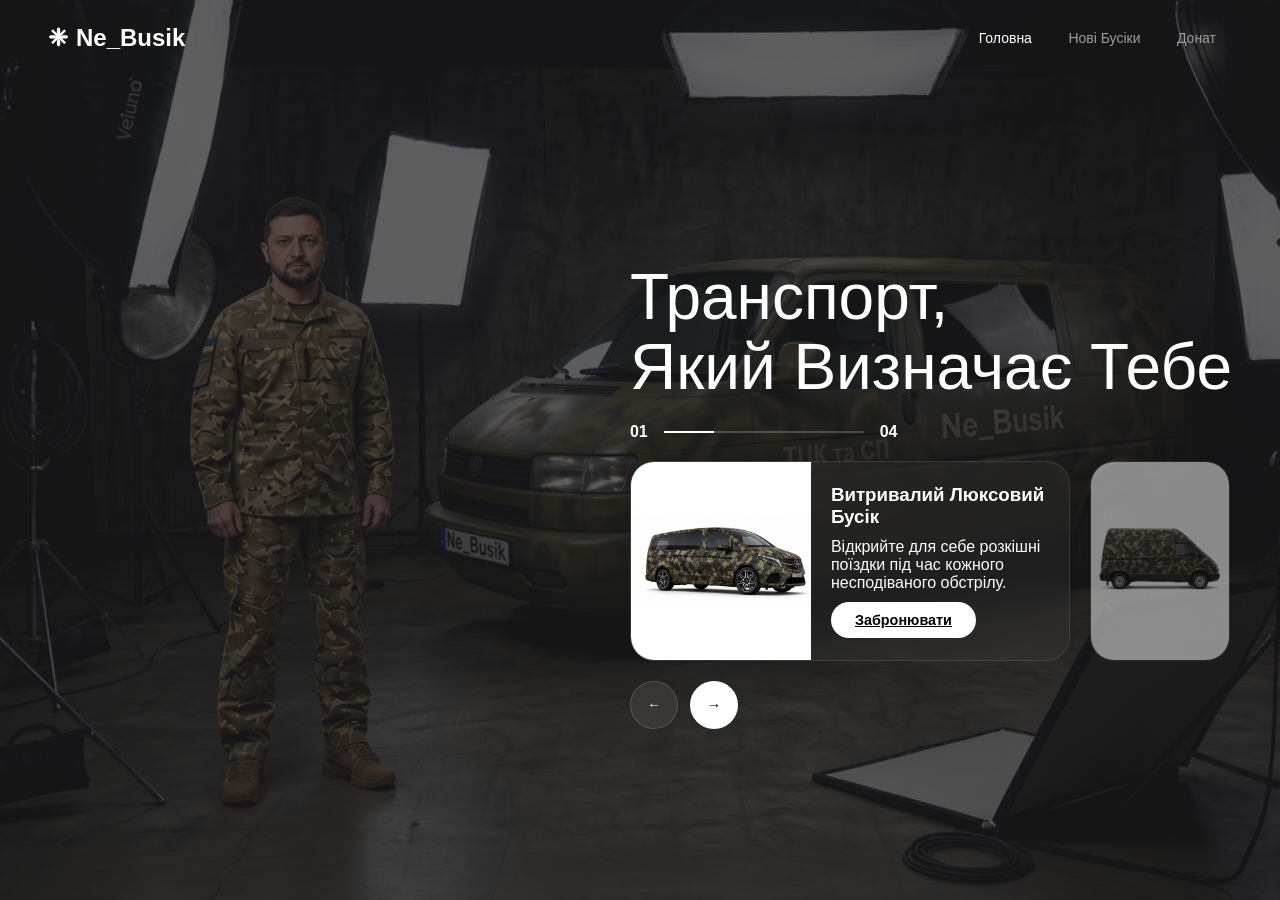
==== index.html @ 81d8aff2 "worst commit ever tbh" ====
<!doctype html>
<html lang="uk">
  <head>
    <meta charset="UTF-8" />
    <meta name="viewport" content="width=device-width, initial-scale=1.0" />
    <title>Ne_Busik</title>
    <link rel="stylesheet" href="style.css" />
  </head>
  <body>
    <div class="hero-container">
      <!-- Навігація -->
      <header class="navbar">
        <div class="logo"><span class="logo-icon">❈</span> Ne_Busik</div>
        <nav class="nav-links">
          <a href="index.html" class="active">Головна</a>
          <a href="catalog.html">Нові Бусіки</a>
          <a href="thanks.html">Донат</a>
        </nav>
      </header>

      <!-- Головний екран -->
      <main class="hero-content">
        <!-- Ліва частина видалена, оскільки фото тепер буде фоном -->

        <!-- Права частина (Контент та Слайдер залишаються) -->
        <div class="hero-right">
          <h1 class="main-heading">Транспорт,<br />Який Визначає Тебе</h1>

          <!-- Індикатор слайдера -->
          <div class="slider-progress">
            <span class="current">01</span>
            <div class="progress-bar"><div class="progress-fill"></div></div>
            <span class="total">04</span>
          </div>

          <!-- Картки -->
          <div class="carousel">
            <!-- Перша (активна) картка -->
            <div class="glass-card">
              <img
                src="images/mercedes-benz-v-class.jpg"
                alt="Luxury Busik"
                class="card-img"
              />
              <div class="card-info">
                <h3>Тривалий Люксовий Бусік</h3>
                <p>
                  Відкрийте для себе розкішні поїздки для кожної несподіваної
                  подорожі.
                </p>
                <a href="thanks.html" class="btn-primary">Забронювати</a>
              </div>
            </div>

            <!-- Наступна картка (частково видно) -->
            <div class="glass-card partial">
              <img
                src="images/renault_trafic_2.jpg"
                alt="Classic Busik"
                class="card-img"
              />
            </div>
          </div>

          <!-- Управління слайдером -->
          <div class="slider-controls">
            <button class="ghost-btn glass-element arrow">←</button>
            <button class="btn-primary arrow">→</button>
          </div>
        </div>
      </main>
    </div>
    <script src="script.js"></script>
  </body>
</html>
---- style.css ----
:root {
  --bg-color: #2c2d30;
  --text-light: #ffffff;
  --text-muted: #9e9e9e;
  --glass-bg: rgba(255, 255, 255, 0.08);
  --glass-border: rgba(255, 255, 255, 0.15);
}

body,
html {
  margin: 0;
  padding: 0;
  font-family: "Mariupol", "Inter", sans-serif;
  background-color: var(--bg-color);
  color: var(--text-light);
  height: 100vh;
  overflow: hidden;
}

.hero-container {
  display: flex;
  flex-direction: column;
  height: 100vh; /* Займає всю висоту екрану */
  padding: 24px 48px;
  box-sizing: border-box;

  /* Магія затемнення та фону */
  background:
    linear-gradient(
      rgba(30, 30, 32, 0.7),
      /* Верхній темний шар (прозорість 70%) */ rgba(30, 30, 32, 0.7)
        /* Нижній темний шар */
    ),
    url(images/zelya_7.jpg) center center / cover no-repeat;
}

/* --- Навігація --- */
.navbar {
  display: flex;
  justify-content: space-between;
  align-items: center;
  z-index: 10;
}

.logo {
  font-size: 24px;
  font-weight: 600;
  display: flex;
  align-items: center;
  gap: 8px;
}
.nav-links a {
  color: var(--text-muted);
  text-decoration: none;
  margin: 0 16px;
  font-size: 14px;
  transition: color 0.3s ease;
}
.nav-links a.active,
.nav-links a:hover {
  color: var(--text-light);
}

.user-actions {
  display: flex;
  align-items: center;
  gap: 12px;
}

/* Універсальний клас для матового скла (пошук, іконки, картки) */
.glass-element {
  background: var(--glass-bg);
  border: 1px solid var(--glass-border);
  backdrop-filter: blur(12px);
  -webkit-backdrop-filter: blur(12px);
}

.search-bar {
  border-radius: 30px;
  padding: 8px 16px;
  display: flex;
  align-items: center;
}
.search-bar input {
  background: none;
  border: none;
  color: white;
  outline: none;
  margin-left: 8px;
}

.ghost-btn {
  color: white;
  border-radius: 50%;
  width: 44px;
  height: 44px;
  cursor: pointer;
  display: flex;
  justify-content: center;
  align-items: center;
}
.avatar {
  width: 44px;
  height: 44px;
  border-radius: 50%;
  overflow: hidden;
}
.avatar img {
  width: 100%;
  height: 100%;
  object-fit: cover;
}

/* --- Головна секція --- */
.hero-content {
  display: flex;
  flex: 1;
  margin-top: 20px;
  justify-content: flex-end; /* Зсуває контент (текст і картки) вправо */
  align-items: center; /* Центрує контент по вертикалі */
}

.hero-left {
  flex: 1;
  position: relative;
  display: flex;
  align-items: flex-end;
}
.main-chair {
  max-width: 90%;
  z-index: 2;
  margin-bottom: 50px;
}

.hero-right {
  max-width: 650px; /* Або будь-яка інша ширина, яка тобі подобається */
  display: flex;
  flex-direction: column;
  justify-content: center;
}

.main-heading {
  font-size: 4rem; /* Зменшено з 4.5rem */
  font-weight: 500;
  line-height: 1.1;
  margin-bottom: 20px; /* Зменшено з 40px */
}

/* Слайдер Прогрес */
.slider-progress {
  display: flex;
  align-items: center;
  gap: 16px;
  margin-bottom: 20px; /* Зменшено з 30px */
  font-weight: 600;
}
.progress-bar {
  width: 200px;
  height: 2px;
  background: rgba(255, 255, 255, 0.2);
}
.progress-fill {
  width: 25%;
  height: 100%;
  background: white;
}

/* Картки */
.carousel {
  display: flex;
  gap: 20px;
  margin-bottom: 20px; /* Зменшено відступ до кнопок */
}

.glass-card {
  background: rgba(255, 255, 255, 0.04);
  backdrop-filter: blur(16px);
  -webkit-backdrop-filter: blur(16px);
  border: 1px solid rgba(255, 255, 255, 0.1);
  border-radius: 24px;
  padding: 0;
  overflow: hidden;
  display: flex;
  gap: 20px; /* Зменшили простір між фото і текстом */
  width: 440px; /* Зробили картку трохи компактнішою */
  height: 200px; /* Зменшили висоту картки з 240px */
  box-sizing: border-box;
  align-items: stretch;
  transition:
    opacity 0.4s ease,
    transform 0.4s ease;
}

.glass-card.partial {
  width: 140px;
  opacity: 0.5;
  transition: opacity 0.4s ease;
  padding: 0;
}

/* Зображення */
.card-img {
  width: 180px; /* Зробили трохи ширшим, щоб авто мало кращий вигляд */
  height: 100%;
  object-fit: contain; /* Автомобіль поміститься повністю, без обрізки бамперів */
  background-color: #ffffff; /* Зливається із вшитим фоном JPG-файлу */
  border-radius: 0;
  flex-shrink: 0;
  transition: opacity 0.4s ease;
}

/* ДОДАНО: Для частково видимої картки фото має займати всю її ширину */
.glass-card.partial .card-img {
  width: 100%;
}

/* Текстовий блок */
.card-info {
  display: flex;
  flex-direction: column;
  justify-content: center;
  padding: 16px 16px 16px 0; /* Зменшили відступи, щоб текст мав більше місця */
  gap: 10px; /* Зменшили відстань між заголовком, текстом та кнопкою */
}

.card-info h3,
.card-info p {
  margin: 0;
}

/* Кнопка в картці */
.btn-primary {
  background: #ffffff;
  color: #000000;
  border: none;
  padding: 10px 24px;
  border-radius: 30px;
  font-weight: 600;
  font-size: 0.9rem;
  cursor: pointer;
  align-self: flex-start;
  transition: background 0.2s ease;
}

.btn-primary:hover {
  background: #e0e0e0;
}
.slider-controls {
  display: flex;
  gap: 12px;
}
.arrow {
  width: 48px;
  height: 48px;
  padding: 0;
}

/* --- СТИЛІ ДЛЯ СТОРІНКИ КАТАЛОГУ --- */

/* --- СТИЛІ КАТАЛОГУ (OLX STYLE) --- */
body.catalog-page {
  overflow-y: auto;
  background:
    linear-gradient(rgba(30, 30, 32, 0.7), rgba(30, 30, 32, 0.7)),
    url(images/zelya_7.jpg) center top / cover fixed no-repeat;
}

.catalog-page .navbar {
  position: fixed;
  top: 0;
  left: 0;
  right: 0;
  padding: 24px 48px;
  background: linear-gradient(to bottom, rgba(30, 30, 32, 0.95), transparent);
}

.catalog-list-wrapper {
  padding: 120px 48px 60px;
  max-width: 1000px; /* Ширина як у блоку оголошень */
  margin: 0 auto;
}

.catalog-title {
  font-size: 2rem;
  font-weight: 500;
  margin-bottom: 30px;
}

.catalog-list {
  display: flex;
  flex-direction: column;
  gap: 16px; /* Невелика відстань між оголошеннями */
}

/* Сама картка оголошення */
.list-card {
  background: rgba(255, 255, 255, 0.04);
  backdrop-filter: blur(16px);
  -webkit-backdrop-filter: blur(16px);
  border: 1px solid rgba(255, 255, 255, 0.1);
  border-radius: 12px; /* На OLX кути не дуже круглі */
  overflow: hidden;
  display: flex;
  flex-direction: row; /* ФОТО ЗЛІВА, ТЕКСТ СПРАВА */
  width: 100%;
  min-height: 200px;
  padding: 0;
  box-sizing: border-box;
  transition: background 0.2s ease;
}

.list-card:hover {
  background: rgba(255, 255, 255, 0.08); /* Легка підсвітка при наведенні */
}

/* Блок з фотографією */
.list-img-wrapper {
  width: 260px; /* Фіксована ширина для фото */
  flex-shrink: 0;
  background-color: #ffffff;
  display: flex;
  justify-content: center;
  align-items: center;
}

.list-card-img {
  width: 100%;
  height: 100%;
  object-fit: contain;
}

/* Блок з контентом */
.list-card-content {
  display: flex;
  flex-direction: column;
  justify-content: space-between; /* Розпихає хедер вгору, футер вниз */
  padding: 20px 24px;
  flex-grow: 1; /* Займає всю ширину, що залишилася */
}

.list-card-header {
  display: flex;
  justify-content: space-between;
  align-items: flex-start;
}

.title-group h3 {
  margin: 0 0 8px 0;
  font-size: 1.25rem;
  font-weight: 500;
}

.tag {
  display: inline-block;
  background: rgba(255, 255, 255, 0.1);
  padding: 4px 8px;
  border-radius: 4px;
  font-size: 0.75rem;
  color: #ccc;
}

.price {
  font-size: 1.3rem;
  font-weight: 600;
  white-space: nowrap;
  margin-left: 16px;
}

.description {
  margin: 16px 0;
  font-size: 0.95rem;
  color: rgba(255, 255, 255, 0.7);
  line-height: 1.4;
  flex-grow: 1; /* Якщо тексту мало, він відштовхне футер вниз */
}

/* Підвал картки (Локація і кнопки) */
.list-card-footer {
  display: flex;
  justify-content: space-between;
  align-items: flex-end;
}

.location {
  font-size: 0.8rem;
  color: rgba(255, 255, 255, 0.5);
}

.list-card-footer .actions {
  display: flex;
  gap: 12px;
  align-items: center;
}

/* Корекція кнопки сердечка для каталогу */
.list-card-footer .ghost-btn {
  width: 40px;
  height: 40px;
  background: transparent;
  border: 1px solid rgba(255, 255, 255, 0.3);
}

.list-card-footer .ghost-btn:hover {
  background: rgba(255, 255, 255, 0.1);
}

/* --- СТОРІНКА ПОДЯКИ ТА ДОНАТУ --- */
body.thanks-page {
  background:
    linear-gradient(rgba(30, 30, 32, 0.8), rgba(30, 30, 32, 0.85)),
    url(images/zelya_7.jpg) center center / cover fixed no-repeat;
  display: flex;
  flex-direction: column;
  height: 100vh;
  overflow: hidden; /* Забороняємо скрол, сторінка має бути як візитка */
}

/* Відступи хедера на сторінці подяки */
.thanks-page .navbar {
  padding: 24px 48px;
  width: 100%;
  box-sizing: border-box;
}

/* Піксельний грід (сітка) поверх фону */
.pixel-grid-overlay {
  position: fixed;
  top: 0;
  left: 0;
  width: 100%;
  height: 100%;
  background-image:
    linear-gradient(rgba(255, 255, 255, 0.04) 1px, transparent 1px),
    linear-gradient(90deg, rgba(255, 255, 255, 0.04) 1px, transparent 1px);
  background-size: 30px 30px; /* Розмір клітинок сітки */
  z-index: 1;
  pointer-events: none; /* Щоб сітка не блокувала кліки мишкою */
}

/* Контейнер для центрування картки */
.thanks-wrapper {
  flex: 1;
  display: flex;
  justify-content: center;
  align-items: center;
  position: relative;
  z-index: 2; /* Контент знаходиться над сіткою */
  padding: 24px;
}

/* Специфічні налаштування для картки подяки */
.thanks-card {
  flex-direction: column;
  align-items: center;
  text-align: center;
  width: 100%;
  max-width: 600px;
  height: auto; /* Дозволяємо картці розтягуватись під текст */
  padding: 48px;
  gap: 20px;
}

.thanks-title {
  font-size: 2.2rem;
  font-weight: 600;
  margin: 0 0 8px 0;
  line-height: 1.2;
}

.thanks-text {
  font-size: 1.05rem;
  color: rgba(255, 255, 255, 0.8);
  line-height: 1.6;
  margin: 0;
}

.donate-actions {
  margin-top: 24px;
  width: 100%;
}

/* Модифікація основної кнопки під лінку */
.donate-btn {
  display: block; /* Робимо посилання блоком на всю ширину */
  text-align: center;
  text-decoration: none; /* Прибираємо підкреслення тексту */
  width: 100%;
  padding: 16px 0;
  font-size: 1.1rem;
  box-sizing: border-box;
  transition:
    transform 0.3s ease,
    box-shadow 0.3s ease,
    background 0.2s ease;
}

.donate-btn:hover {
  transform: translateY(-4px); /* Кнопка трохи "підстрибує" */
  box-shadow: 0 10px 25px rgba(255, 255, 255, 0.2);
}

/* ========================================= */
/* --- МОБІЛЬНА АДАПТАЦІЯ (Екрани < 768px) --- */
/* ========================================= */
@media (max-width: 768px) {
  /* ДОДАНО: Вмикаємо можливість скролу для мобілок, якщо контент не влазить */
  body,
  html {
    height: auto;
    min-height: 100vh;
    overflow-y: auto;
  }

  .hero-container {
    height: auto;
    min-height: 100vh;
    padding: 16px;
  }

  .navbar {
    flex-direction: column;
    gap: 16px;
    padding: 16px 0;
  }
  .catalog-page .navbar,
  .thanks-page .navbar {
    padding: 16px;
  }
  .nav-links a {
    margin: 0 10px;
    font-size: 13px;
  }

  .hero-content {
    justify-content: center;
  }
  .hero-right {
    align-items: center;
    text-align: center;
    width: 100%;
  }
  .main-heading {
    font-size: 2.5rem; /* Ще трохи зменшили заголовок, щоб зекономити місце */
    margin-bottom: 24px;
    margin-top: 16px;
  }
  .carousel {
    justify-content: center;
    width: 100%;
  }

  /* --- ОНОВЛЕНА КАРТКА --- */
  .glass-card {
    flex-direction: column;
    width: 100%;
    max-width: 340px;
    height: auto;
    padding: 0; /* Обнуляємо, щоб фотографія була чітко від краю до краю */
  }
  .card-img {
    width: 100%;
    height: 180px; /* Зробили фото трохи нижчим */
  }
  .card-info {
    padding: 20px; /* Додали рівномірні відступи з усіх боків для тексту і кнопки */
    align-items: center;
    gap: 16px;
  }
  .btn-primary {
    align-self: center;
    width: 100%; /* Розтягнули кнопку для зручного натискання пальцем */
    text-align: center;
  }
  .glass-card.partial {
    display: none;
  }

  /* ... далі залишай стилі для каталогу та подяки без змін ... */
}
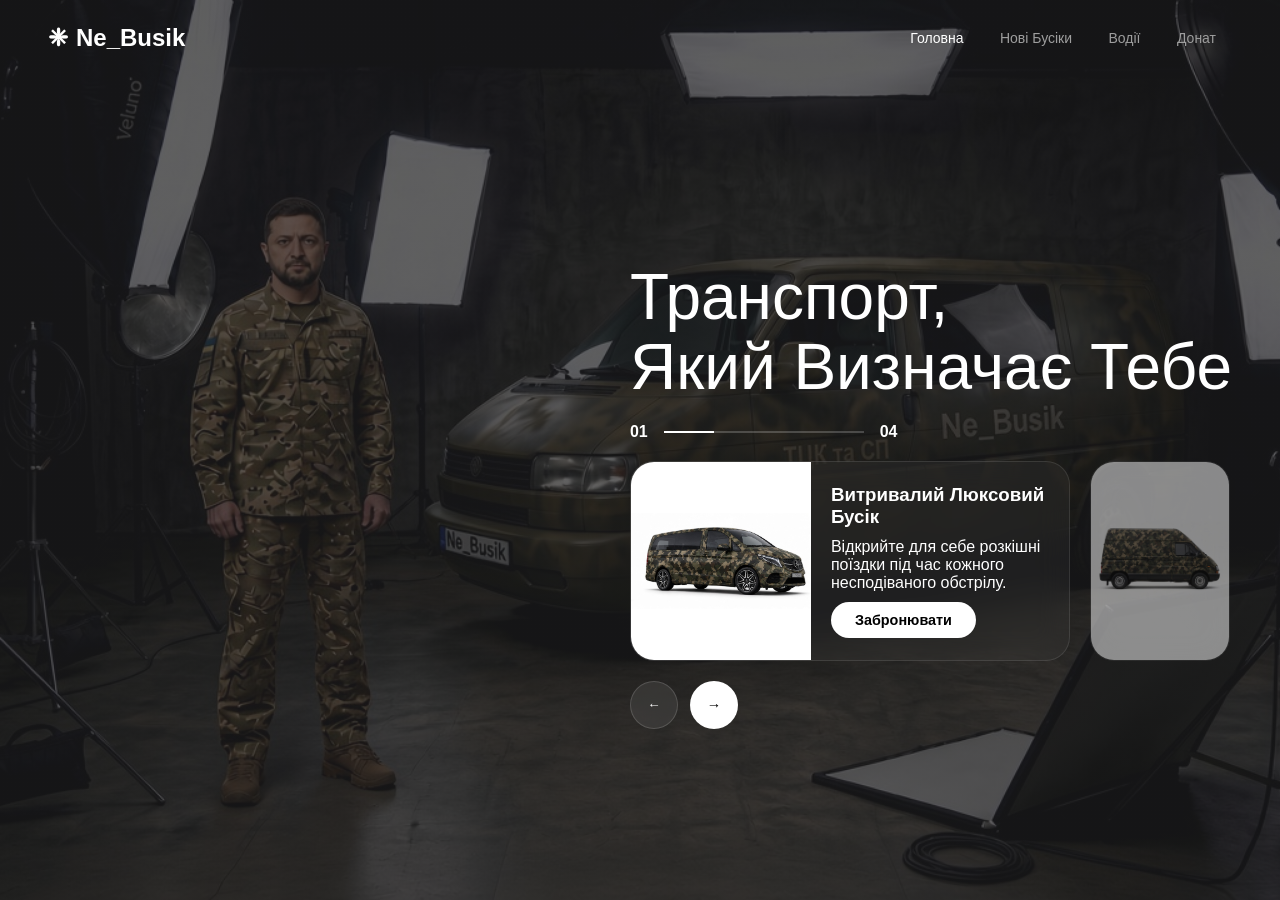
==== commit 5d536243: "add drivers page, finalize project" ====
--- a/index.html
+++ b/index.html
@@ -14,6 +14,7 @@
         <nav class="nav-links">
           <a href="index.html" class="active">Головна</a>
           <a href="catalog.html">Нові Бусіки</a>
+          <a href="drivers.html">Водії</a>
           <a href="thanks.html">Донат</a>
         </nav>
       </header>
--- a/style.css
+++ b/style.css
@@ -228,6 +228,7 @@
   margin: 0;
 }
 
+/* Кнопка в картці */
 /* Кнопка в картці */
 .btn-primary {
   background: #ffffff;
@@ -240,6 +241,11 @@
   cursor: pointer;
   align-self: flex-start;
   transition: background 0.2s ease;
+
+  /* ДОДАНО: Щоб тег <a> поводився як кнопка і не вилазив за краї */
+  display: block;
+  box-sizing: border-box;
+  text-decoration: none;
 }
 
 .btn-primary:hover {
@@ -497,6 +503,79 @@
 .donate-btn:hover {
   transform: translateY(-4px); /* Кнопка трохи "підстрибує" */
   box-shadow: 0 10px 25px rgba(255, 255, 255, 0.2);
+}
+
+/* --- СТОРІНКА ВОДІЇВ --- */
+.drivers-grid {
+  display: grid;
+  grid-template-columns: repeat(
+    auto-fit,
+    minmax(280px, 1fr)
+  ); /* Автоматична сітка */
+  gap: 24px;
+  width: 100%;
+}
+/* Оновлений клас картки водія (додано .drivers-grid для вищого пріоритету) */
+.drivers-grid .driver-card {
+  flex-direction: column;
+  align-items: center;
+  text-align: center;
+  padding: 32px 24px 16px; /* Зменшили нижній відступ картки до 16px */
+  height: 100%; /* Гарантує, що всі картки в сітці тягнуться однаково */
+  width: 100%;
+  box-sizing: border-box;
+}
+
+.driver-card .btn-primary {
+  width: 100%;
+  text-align: center;
+  text-decoration: none;
+  margin-top: auto; /* Штовхає кнопку в самий низ */
+  margin-bottom: 16px; /* ДОДАНО: Перенесли решту відступу сюди, щоб кнопка точно не обрізалась */
+}
+.driver-avatar {
+  width: 140px;
+  height: 140px;
+  border-radius: 50%; /* Робить фото круглим */
+  object-fit: cover;
+  margin-bottom: 16px;
+  border: 3px solid rgba(255, 255, 255, 0.1);
+}
+
+.driver-card h3 {
+  margin: 0 0 8px 0;
+  font-size: 1.4rem;
+}
+
+.driver-card .description {
+  font-size: 0.9rem;
+  margin-bottom: 20px;
+  min-height: 40px; /* Вирівнює картки, якщо опис різної довжини */
+}
+
+/* Характеристики водія */
+.driver-stats {
+  width: 100%;
+  margin-bottom: 24px;
+  display: flex;
+  flex-direction: column;
+  gap: 8px;
+}
+
+.stat-line {
+  display: flex;
+  justify-content: space-between;
+  font-size: 0.85rem;
+  color: rgba(255, 255, 255, 0.8);
+  border-bottom: 1px dashed rgba(255, 255, 255, 0.1);
+  padding-bottom: 4px;
+}
+
+.driver-card .btn-primary {
+  width: 100%;
+  text-align: center;
+  text-decoration: none; /* Прибираємо підкреслення тексту посилання */
+  margin-top: auto; /* Магія Flexbox: автоматично відштовхує кнопку в самий низ картки */
 }
 
 /* ========================================= */
